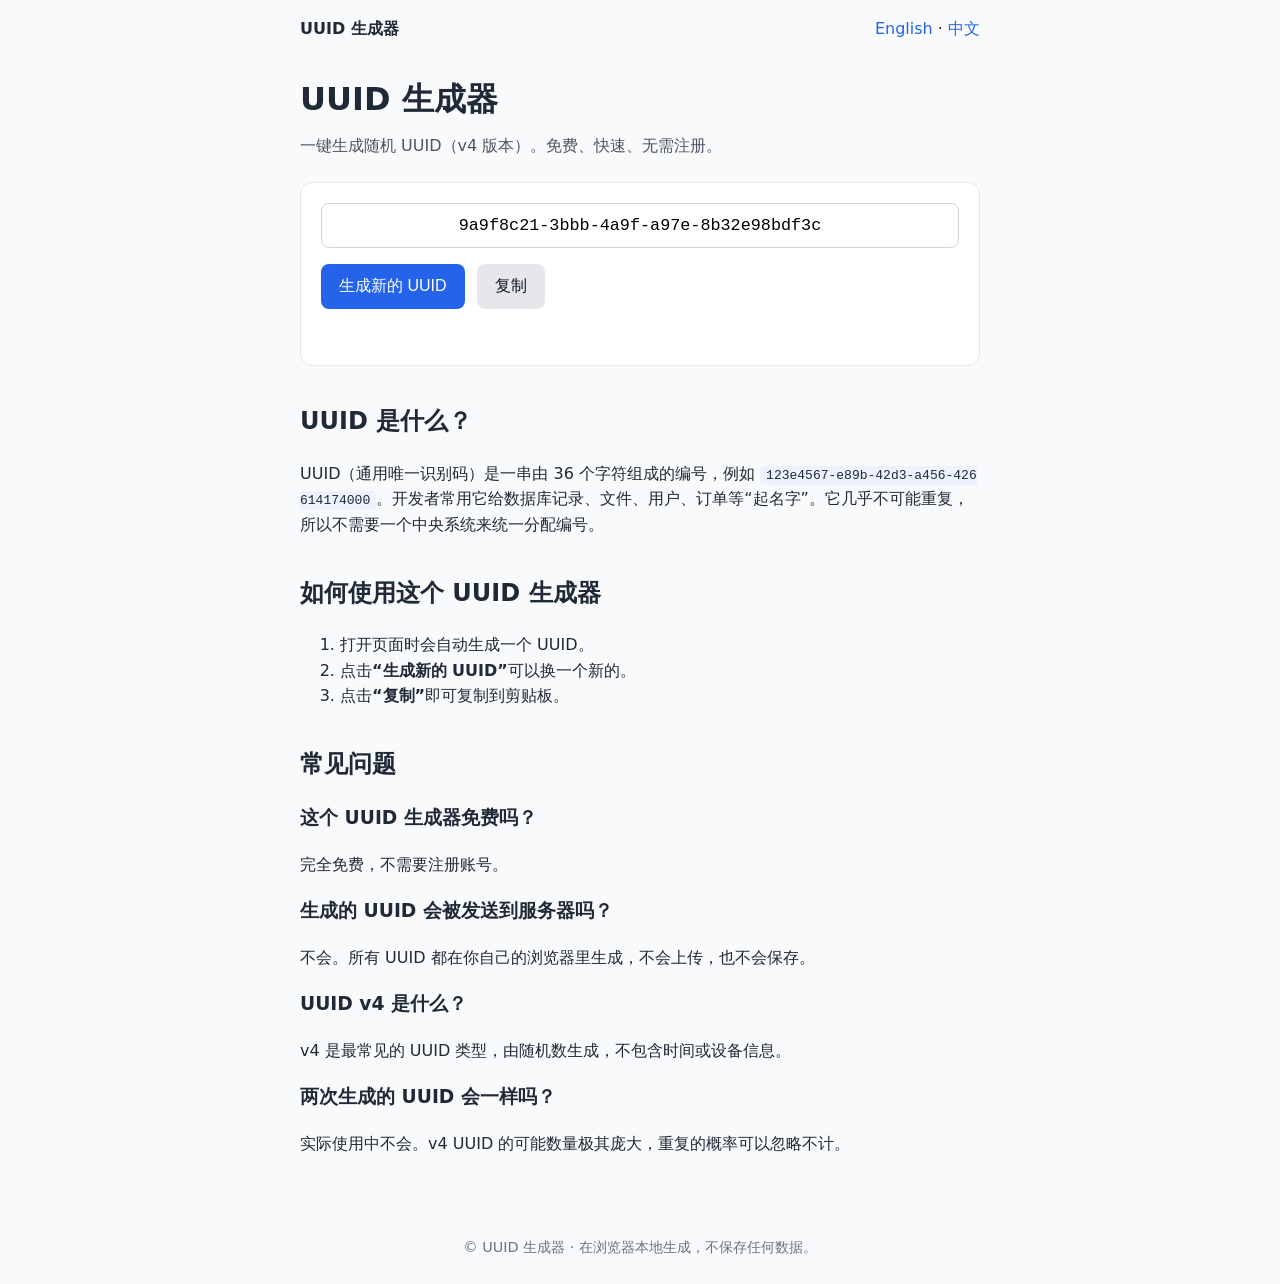
==== zh/index.html @ d8705369 "Add static UUID Generator site for Vercel deployment Co-authored-by: tonyxufaker <tonyxufaker@users." ====
<!DOCTYPE html>
<html lang="zh-CN">
<head>
  <meta charset="UTF-8">
  <meta name="viewport" content="width=device-width, initial-scale=1">
  <title>UUID 生成器 – 在线生成随机 UUID（v4）免费工具</title>
  <meta name="description" content="免费在线 UUID 生成器，一键生成随机 UUID（v4）并快速复制。无需注册，在浏览器本地生成。">
  <link rel="canonical" href="https://YOUR-DOMAIN/zh/">
  <link rel="alternate" hreflang="en" href="https://YOUR-DOMAIN/">
  <link rel="alternate" hreflang="zh-CN" href="https://YOUR-DOMAIN/zh/">
  <link rel="alternate" hreflang="x-default" href="https://YOUR-DOMAIN/">
  <link rel="icon" href="/favicon.svg" type="image/svg+xml">
  <link rel="stylesheet" href="../style.css">
</head>
<body>
  <header class="top">
    <span class="logo">UUID 生成器</span>
    <nav><a href="/">English</a> · <a href="/zh/" hreflang="zh-CN">中文</a></nav>
  </header>

  <main>
    <h1>UUID 生成器</h1>
    <p class="lead">一键生成随机 UUID（v4 版本）。免费、快速、无需注册。</p>

    <div class="tool">
      <input id="uuid-output" type="text" readonly aria-label="生成的 UUID">
      <div class="buttons">
        <button id="btn-generate" type="button">生成新的 UUID</button>
        <button id="btn-copy" type="button" class="secondary">复制</button>
      </div>
      <p id="status" role="status"></p>
    </div>

    <section>
      <h2>UUID 是什么？</h2>
      <p>UUID（通用唯一识别码）是一串由 36 个字符组成的编号，例如 <code>123e4567-e89b-42d3-a456-426614174000</code>。开发者常用它给数据库记录、文件、用户、订单等“起名字”。它几乎不可能重复，所以不需要一个中央系统来统一分配编号。</p>
    </section>

    <section>
      <h2>如何使用这个 UUID 生成器</h2>
      <ol>
        <li>打开页面时会自动生成一个 UUID。</li>
        <li>点击<strong>“生成新的 UUID”</strong>可以换一个新的。</li>
        <li>点击<strong>“复制”</strong>即可复制到剪贴板。</li>
      </ol>
    </section>

    <section>
      <h2>常见问题</h2>
      <h3>这个 UUID 生成器免费吗？</h3>
      <p>完全免费，不需要注册账号。</p>
      <h3>生成的 UUID 会被发送到服务器吗？</h3>
      <p>不会。所有 UUID 都在你自己的浏览器里生成，不会上传，也不会保存。</p>
      <h3>UUID v4 是什么？</h3>
      <p>v4 是最常见的 UUID 类型，由随机数生成，不包含时间或设备信息。</p>
      <h3>两次生成的 UUID 会一样吗？</h3>
      <p>实际使用中不会。v4 UUID 的可能数量极其庞大，重复的概率可以忽略不计。</p>
    </section>
  </main>

  <footer>© UUID 生成器 · 在浏览器本地生成，不保存任何数据。</footer>
  <script src="../script.js"></script>
</body>
</html>
---- style.css ----
* { box-sizing: border-box; }

body {
  margin: 0;
  font-family: system-ui, -apple-system, "Segoe UI", "PingFang SC", "Microsoft YaHei", sans-serif;
  line-height: 1.6;
  color: #1f2937;
  background: #f9fafb;
}

.top {
  display: flex;
  justify-content: space-between;
  align-items: center;
  max-width: 720px;
  margin: 0 auto;
  padding: 16px 20px;
}
.logo { font-weight: 700; }
.top a { color: #2563eb; text-decoration: none; }
.top a:hover { text-decoration: underline; }

main { max-width: 720px; margin: 0 auto; padding: 0 20px 40px; }
h1 { font-size: 2rem; margin: 16px 0 8px; }
.lead { color: #4b5563; margin-top: 0; }
h2 { margin-top: 36px; }
code { background: #eef2ff; padding: 2px 6px; border-radius: 4px; word-break: break-all; }

.tool {
  background: #fff;
  border: 1px solid #e5e7eb;
  border-radius: 12px;
  padding: 20px;
  margin: 24px 0;
}

#uuid-output {
  width: 100%;
  padding: 12px;
  font-family: ui-monospace, Menlo, Consolas, monospace;
  font-size: clamp(0.78rem, 3.5vw, 1.05rem);
  text-align: center;
  border: 1px solid #d1d5db;
  border-radius: 8px;
}

.buttons { display: flex; gap: 12px; margin-top: 16px; flex-wrap: wrap; }

button {
  padding: 12px 18px;
  font-size: 1rem;
  border: 0;
  border-radius: 8px;
  background: #2563eb;
  color: #fff;
  cursor: pointer;
}
button:hover { background: #1d4ed8; }
button.secondary { background: #e5e7eb; color: #111827; }
button.secondary:hover { background: #d1d5db; }

#status { min-height: 1.5em; margin: 12px 0 0; color: #047857; }

footer { text-align: center; color: #6b7280; padding: 24px 20px; font-size: 0.9rem; }
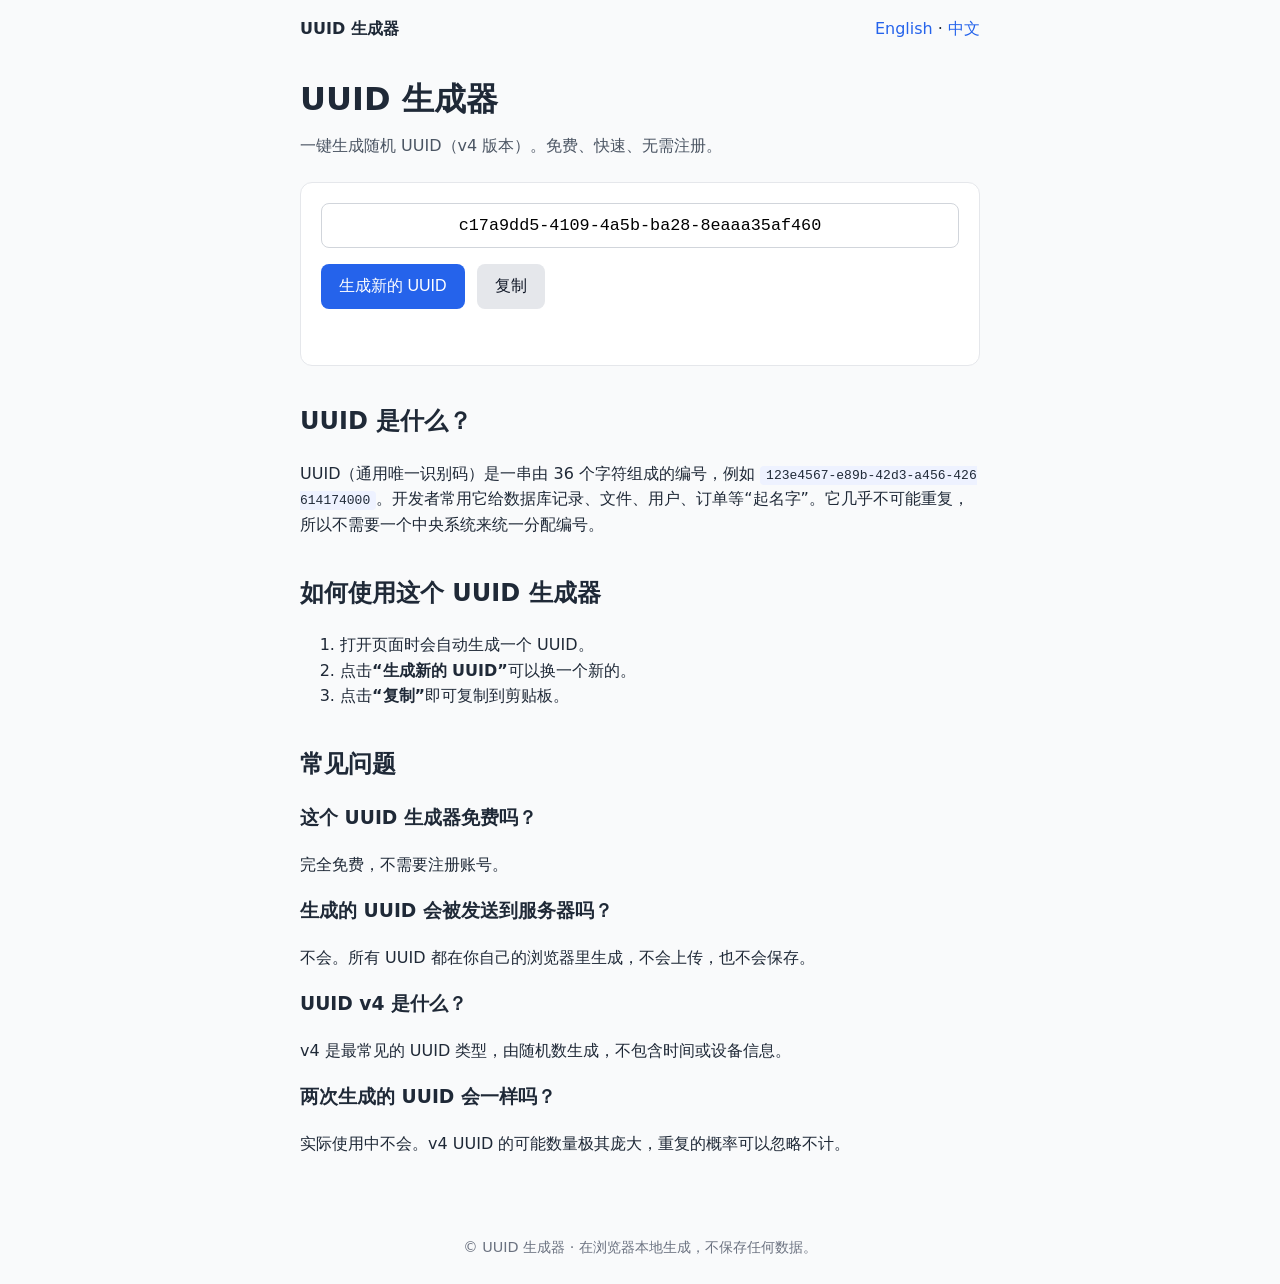
==== commit 82586d3a: "Replace YOUR-DOMAIN with production Vercel host Set canonical, hreflang, sitemap, and robots URLs to" ====
--- a/zh/index.html
+++ b/zh/index.html
@@ -5,10 +5,10 @@
   <meta name="viewport" content="width=device-width, initial-scale=1">
   <title>UUID 生成器 – 在线生成随机 UUID（v4）免费工具</title>
   <meta name="description" content="免费在线 UUID 生成器，一键生成随机 UUID（v4）并快速复制。无需注册，在浏览器本地生成。">
-  <link rel="canonical" href="https://YOUR-DOMAIN/zh/">
-  <link rel="alternate" hreflang="en" href="https://YOUR-DOMAIN/">
-  <link rel="alternate" hreflang="zh-CN" href="https://YOUR-DOMAIN/zh/">
-  <link rel="alternate" hreflang="x-default" href="https://YOUR-DOMAIN/">
+  <link rel="canonical" href="https://uuid-generator-blond.vercel.app/zh/">
+  <link rel="alternate" hreflang="en" href="https://uuid-generator-blond.vercel.app/">
+  <link rel="alternate" hreflang="zh-CN" href="https://uuid-generator-blond.vercel.app/zh/">
+  <link rel="alternate" hreflang="x-default" href="https://uuid-generator-blond.vercel.app/">
   <link rel="icon" href="/favicon.svg" type="image/svg+xml">
   <link rel="stylesheet" href="../style.css">
 </head>
